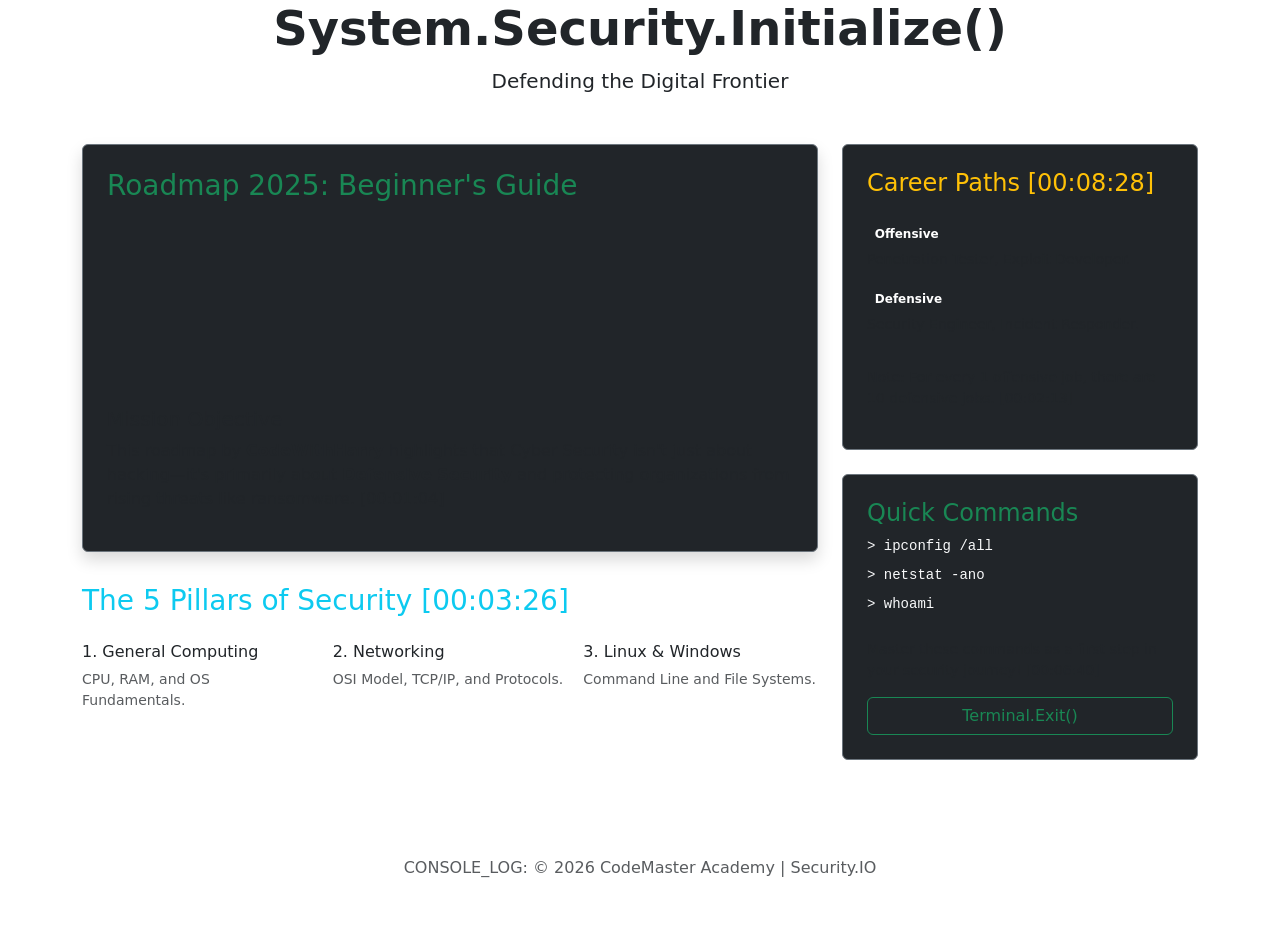
==== cyber-security.html @ 7ef5f51a "update" ====
<!DOCTYPE html>
<html lang="en">
<head>
    <meta charset="UTF-8">
    <meta name="viewport" content="width=device-width, initial-scale=1.0">
    <title>Cyber Security | CodeMaster Academy</title>
    <link href="https://cdn.jsdelivr.net/npm/bootstrap@5.3.0/dist/css/bootstrap.min.css" rel="stylesheet">
    
</head>
<body>

    <header class="cyber-header text-center">
        <h1 class="display-5 fw-bold">System.Security.Initialize()</h1>
        <p class="lead">Defending the Digital Frontier</p>
    </header>

    <div class="container my-5">
        <div class="row">
            <div class="col-lg-8">
                <div class="card bg-dark border-secondary shadow mb-4">
                    <div class="card-body p-4">
                        <h2 class="h3 mb-4 text-success">Roadmap 2025: Beginner's Guide</h2>
                        <div class="video-container">
                            <iframe src="https://www.youtube.com/embed/BLRFduFGrfI" 
                                    title="Cyber Security Roadmap" 
                                    frameborder="0" 
                                    allowfullscreen>
                            </iframe>
                        </div>
                        <div class="mt-4">
                            <h5>Mission Objective</h5>
                            <p>This roadmap by <strong>CodeWithHarry</strong> highlights that Cyber Security isn't just about hacking—it's primarily about <strong>Defensive Security</strong> and protecting organizations from rising threats like ransomware. [00:01:04]</p>
                        </div>
                    </div>
                </div>

                <div class="row g-3">
                    <h3 class="text-info mt-4">The 5 Pillars of Security [00:03:26]</h3>
                    <div class="col-md-4">
                        <div class="pillar-card h-100">
                            <h6>1. General Computing</h6>
                            <p class="small text-muted">CPU, RAM, and OS Fundamentals.</p>
                        </div>
                    </div>
                    <div class="col-md-4">
                        <div class="pillar-card h-100">
                            <h6>2. Networking</h6>
                            <p class="small text-muted">OSI Model, TCP/IP, and Protocols.</p>
                        </div>
                    </div>
                    <div class="col-md-4">
                        <div class="pillar-card h-100">
                            <h6>3. Linux & Windows</h6>
                            <p class="small text-muted">Command Line and File Systems.</p>
                        </div>
                    </div>
                </div>
            </div>

            <div class="col-lg-4">
                <div class="card bg-dark border-secondary p-4 mb-4">
                    <h4 class="text-warning">Career Paths [00:08:28]</h4>
                    <ul class="list-unstyled mt-3">
                        <li class="mb-3">
                            <span class="badge badge-offensive">Offensive</span>
                            <p class="small mt-1">Penetration Tester, Exploit Developer.</p>
                        </li>
                        <li class="mb-3">
                            <span class="badge badge-defensive">Defensive</span>
                            <p class="small mt-1">Security Engineer, Incident Responder.</p>
                        </li>
                    </ul>
                    <p class="small text-muted italic">Note: For every 1 offensive job, there are 10 defensive jobs. [00:02:13]</p>
                </div>

                <div class="card bg-dark border-secondary p-4">
                    <h4 class="text-success">Quick Commands</h4>
                    <code class="d-block mb-2 text-light">> ipconfig /all</code>
                    <code class="d-block mb-2 text-light">> netstat -ano</code>
                    <code class="d-block mb-4 text-light">> whoami</code>
                    <p class="small text-muted">Master these commands as a first step in your security journey! [00:06:40]</p>
                    <div class="d-grid">
                        <button class="btn btn-outline-success" onclick="window.close()">Terminal.Exit()</button>
                    </div>
                </div>
            </div>
        </div>
    </div>
    
    
    <footer class="text-center py-5 text-muted">
        <p>CONSOLE_LOG: © 2026 CodeMaster Academy | Security.IO</p>
    </footer>

</body>
</html>
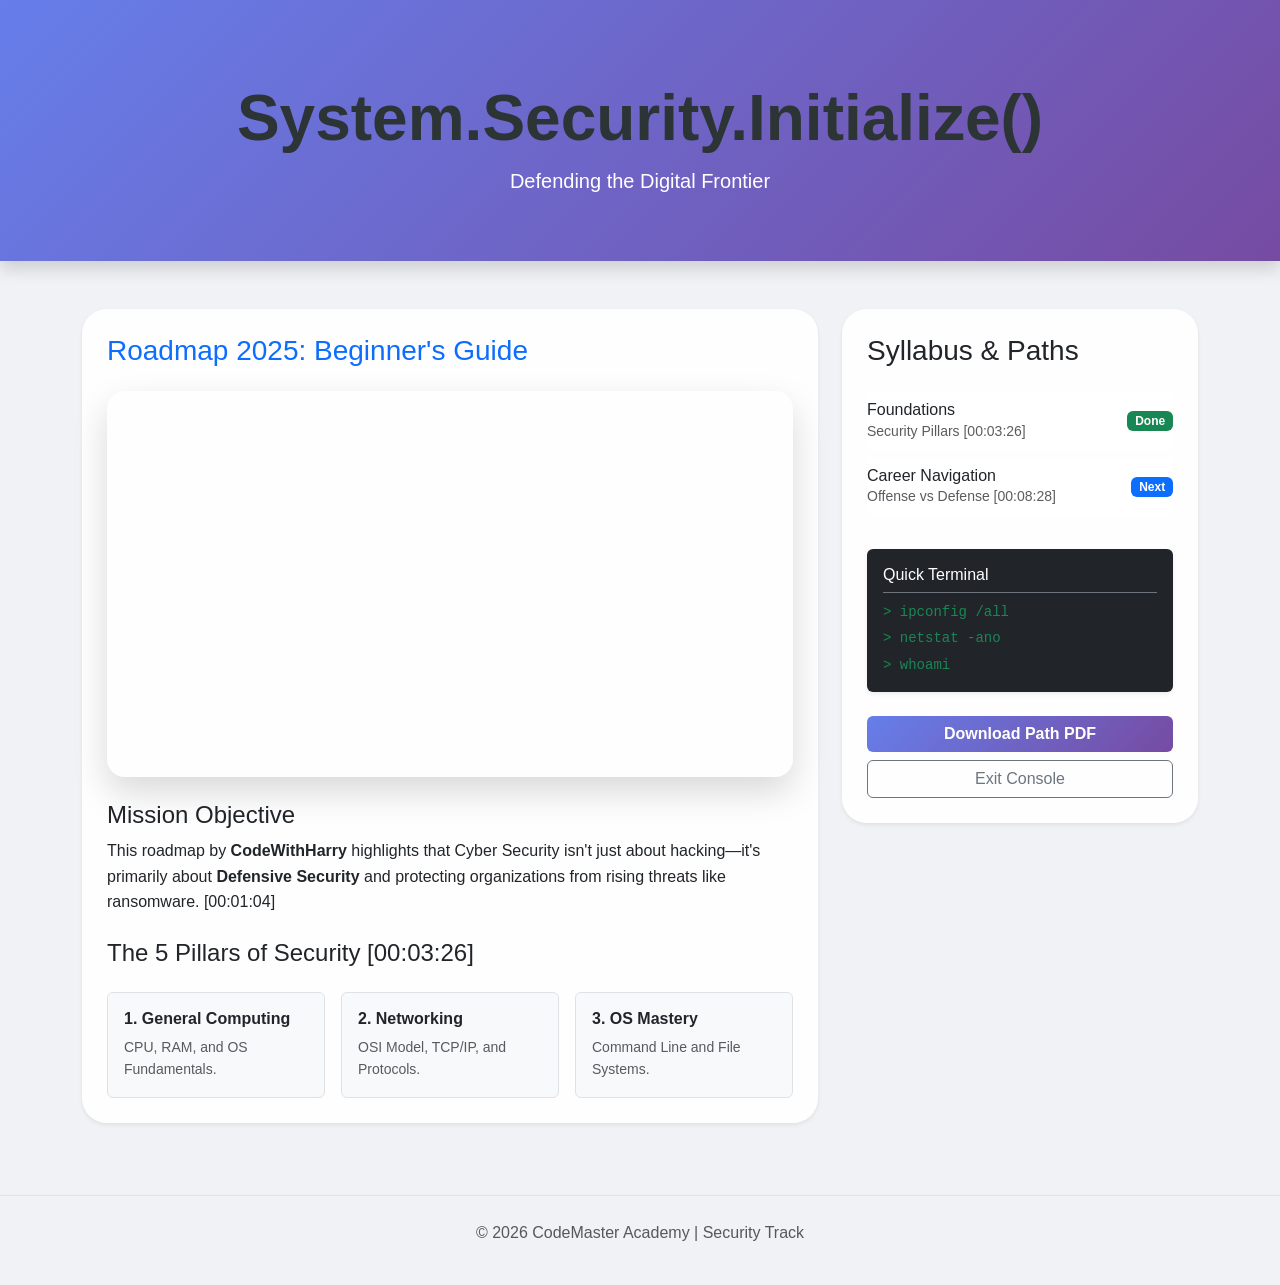
==== commit 237a9ef7: "upgrade" ====
--- a/cyber-security.html
+++ b/cyber-security.html
@@ -5,91 +5,97 @@
     <meta name="viewport" content="width=device-width, initial-scale=1.0">
     <title>Cyber Security | CodeMaster Academy</title>
     <link href="https://cdn.jsdelivr.net/npm/bootstrap@5.3.0/dist/css/bootstrap.min.css" rel="stylesheet">
-    
+    <link rel="stylesheet" href="style.css">
 </head>
 <body>
 
-    <header class="cyber-header text-center">
-        <h1 class="display-5 fw-bold">System.Security.Initialize()</h1>
+    <div class="cyber-header text-center shadow py-5 text-white" style="background: var(--primary-gradient);">
+        <h1 class="display-3 fw-bold">System.Security.Initialize()</h1>
         <p class="lead">Defending the Digital Frontier</p>
-    </header>
+    </div>
 
     <div class="container my-5">
         <div class="row">
             <div class="col-lg-8">
-                <div class="card bg-dark border-secondary shadow mb-4">
-                    <div class="card-body p-4">
-                        <h2 class="h3 mb-4 text-success">Roadmap 2025: Beginner's Guide</h2>
-                        <div class="video-container">
-                            <iframe src="https://www.youtube.com/embed/BLRFduFGrfI" 
-                                    title="Cyber Security Roadmap" 
-                                    frameborder="0" 
-                                    allowfullscreen>
-                            </iframe>
-                        </div>
-                        <div class="mt-4">
-                            <h5>Mission Objective</h5>
-                            <p>This roadmap by <strong>CodeWithHarry</strong> highlights that Cyber Security isn't just about hacking—it's primarily about <strong>Defensive Security</strong> and protecting organizations from rising threats like ransomware. [00:01:04]</p>
-                        </div>
+                <div class="card border-0 shadow-sm p-4 mb-4">
+                    <h2 class="h3 mb-4 text-primary">Roadmap 2025: Beginner's Guide</h2>
+                    <div class="video-container" style="position: relative; padding-bottom: 56.25%; height: 0; overflow: hidden;">
+                        <iframe src="https://www.youtube.com/embed/BLRFduFGrfI" 
+                                title="Cyber Security Roadmap" 
+                                style="position: absolute; top: 0; left: 0; width: 100%; height: 100%; border-radius: 15px;"
+                                frameborder="0" 
+                                allowfullscreen>
+                        </iframe>
                     </div>
-                </div>
-
-                <div class="row g-3">
-                    <h3 class="text-info mt-4">The 5 Pillars of Security [00:03:26]</h3>
-                    <div class="col-md-4">
-                        <div class="pillar-card h-100">
-                            <h6>1. General Computing</h6>
-                            <p class="small text-muted">CPU, RAM, and OS Fundamentals.</p>
-                        </div>
-                    </div>
-                    <div class="col-md-4">
-                        <div class="pillar-card h-100">
-                            <h6>2. Networking</h6>
-                            <p class="small text-muted">OSI Model, TCP/IP, and Protocols.</p>
-                        </div>
-                    </div>
-                    <div class="col-md-4">
-                        <div class="pillar-card h-100">
-                            <h6>3. Linux & Windows</h6>
-                            <p class="small text-muted">Command Line and File Systems.</p>
+                    
+                    <div class="mt-4">
+                        <h4>Mission Objective</h4>
+                        <p>This roadmap by <strong>CodeWithHarry</strong> highlights that Cyber Security isn't just about hacking—it's primarily about <strong>Defensive Security</strong> and protecting organizations from rising threats like ransomware. [00:01:04]</p>
+                        
+                        <h4 class="mt-4">The 5 Pillars of Security [00:03:26]</h4>
+                        <div class="row g-3 mt-1">
+                            <div class="col-md-4">
+                                <div class="p-3 border rounded h-100 bg-light">
+                                    <h6 class="fw-bold">1. General Computing</h6>
+                                    <p class="small text-muted mb-0">CPU, RAM, and OS Fundamentals.</p>
+                                </div>
+                            </div>
+                            <div class="col-md-4">
+                                <div class="p-3 border rounded h-100 bg-light">
+                                    <h6 class="fw-bold">2. Networking</h6>
+                                    <p class="small text-muted mb-0">OSI Model, TCP/IP, and Protocols.</p>
+                                </div>
+                            </div>
+                            <div class="col-md-4">
+                                <div class="p-3 border rounded h-100 bg-light">
+                                    <h6 class="fw-bold">3. OS Mastery</h6>
+                                    <p class="small text-muted mb-0">Command Line and File Systems.</p>
+                                </div>
+                            </div>
                         </div>
                     </div>
                 </div>
             </div>
 
             <div class="col-lg-4">
-                <div class="card bg-dark border-secondary p-4 mb-4">
-                    <h4 class="text-warning">Career Paths [00:08:28]</h4>
-                    <ul class="list-unstyled mt-3">
-                        <li class="mb-3">
-                            <span class="badge badge-offensive">Offensive</span>
-                            <p class="small mt-1">Penetration Tester, Exploit Developer.</p>
-                        </li>
-                        <li class="mb-3">
-                            <span class="badge badge-defensive">Defensive</span>
-                            <p class="small mt-1">Security Engineer, Incident Responder.</p>
-                        </li>
-                    </ul>
-                    <p class="small text-muted italic">Note: For every 1 offensive job, there are 10 defensive jobs. [00:02:13]</p>
-                </div>
+                <div class="card border-0 shadow-sm p-4 mb-4 sticky-top" style="top: 20px;">
+                    <h3 class="mb-4">Syllabus & Paths</h3>
+                    
+                    <div class="list-group list-group-flush">
+                        <div class="list-group-item d-flex justify-content-between align-items-center border-0 px-0 mb-2">
+                            <div>
+                                <h6 class="mb-0">Foundations</h6>
+                                <p class="small text-muted mb-0">Security Pillars [00:03:26]</p>
+                            </div>
+                            <span class="badge bg-success">Done</span>
+                        </div>
+                        <div class="list-group-item d-flex justify-content-between align-items-center border-0 px-0 mb-2">
+                            <div>
+                                <h6 class="mb-0">Career Navigation</h6>
+                                <p class="small text-muted mb-0">Offense vs Defense [00:08:28]</p>
+                            </div>
+                            <span class="badge bg-primary">Next</span>
+                        </div>
+                    </div>
 
-                <div class="card bg-dark border-secondary p-4">
-                    <h4 class="text-success">Quick Commands</h4>
-                    <code class="d-block mb-2 text-light">> ipconfig /all</code>
-                    <code class="d-block mb-2 text-light">> netstat -ano</code>
-                    <code class="d-block mb-4 text-light">> whoami</code>
-                    <p class="small text-muted">Master these commands as a first step in your security journey! [00:06:40]</p>
-                    <div class="d-grid">
-                        <button class="btn btn-outline-success" onclick="window.close()">Terminal.Exit()</button>
+                    <div class="mt-4 p-3 bg-dark text-success rounded shadow-sm">
+                        <h6 class="text-white border-bottom border-secondary pb-2">Quick Terminal</h6>
+                        <code class="d-block mb-1 text-success">> ipconfig /all</code>
+                        <code class="d-block mb-1 text-success">> netstat -ano</code>
+                        <code class="d-block text-success">> whoami</code>
+                    </div>
+
+                    <div class="d-grid gap-2 mt-4">
+                        <button class="btn btn-primary fw-bold">Download Path PDF</button>
+                        <button class="btn btn-outline-secondary" onclick="window.close()">Exit Console</button>
                     </div>
                 </div>
             </div>
         </div>
     </div>
-    
-    
-    <footer class="text-center py-5 text-muted">
-        <p>CONSOLE_LOG: © 2026 CodeMaster Academy | Security.IO</p>
+
+    <footer class="text-center py-4 text-muted border-top">
+        <p>© 2026 CodeMaster Academy | Security Track</p>
     </footer>
 
 </body>
--- a/style.css
+++ b/style.css
@@ -0,0 +1,229 @@
+/* Custom Properties for easy theme management */
+:root {
+    --primary-gradient: linear-gradient(135deg, #667eea 0%, #764ba2 100%);
+    --bg-color: #f0f2f5;
+    --card-bg: rgba(255, 255, 255, 0.9);
+    --text-main: #2d3436;
+    --accent-color: #6c5ce7;
+}
+
+body {
+    background-color: var(--bg-color);
+    font-family: 'Inter', -apple-system, sans-serif;
+    color: var(--text-main);
+    line-height: 1.6;
+}
+
+/* Glassy Navbar */
+.navbar {
+    background: var(--primary-gradient) !important;
+    box-shadow: 0 4px 12px rgba(0,0,0,0.1);
+    padding: 0.8rem 2rem;
+}
+
+.navbar-brand {
+    font-weight: 800;
+    letter-spacing: -0.5px;
+    text-transform: uppercase;
+}
+
+/* Dashboard Header */
+h1 {
+    font-weight: 800;
+    color: #2d3436;
+    margin-top: 2rem;
+}
+
+.section-title {
+    font-size: 1.5rem;
+    font-weight: 700;
+    margin: 2rem 0 1.5rem;
+    position: relative;
+    display: inline-block;
+}
+
+.section-title::after {
+    content: '';
+    position: absolute;
+    bottom: -5px;
+    left: 0;
+    width: 40px;
+    height: 4px;
+    background: var(--accent-color);
+    border-radius: 2px;
+}
+
+/* Modern Course Grid */
+.course-container {
+    display: grid;
+    grid-template-columns: repeat(auto-fill, minmax(280px, 1fr));
+    gap: 2rem;
+    padding: 1rem 0;
+}
+
+.course-link {
+    text-decoration: none;
+    transition: all 0.4s cubic-bezier(0.175, 0.885, 0.32, 1.275);
+}
+
+.course-link:hover {
+    transform: translateY(-10px);
+}
+
+/* Glassy Card Style */
+.course-card {
+    background: var(--card-bg);
+    border: 1px solid rgba(255, 255, 255, 0.3);
+    border-radius: 20px;
+    padding: 1.5rem;
+    height: 100%;
+    box-shadow: 0 10px 30px rgba(0,0,0,0.05);
+    backdrop-filter: blur(10px);
+    text-align: center;
+}
+
+.course-card img {
+    width: 70px;
+    height: 70px;
+    border-radius: 15px;
+    margin-bottom: 1.2rem;
+    object-fit: cover;
+    box-shadow: 0 5px 15px rgba(108, 92, 231, 0.2);
+}
+
+.course-card h3 {
+    font-size: 1.2rem;
+    font-weight: 700;
+    color: #2d3436;
+    margin-bottom: 0.5rem;
+}
+
+.course-card p {
+    font-size: 0.9rem;
+    color: #636e72;
+    margin-bottom: 1.5rem;
+}
+
+/* Custom Progress Bars */
+progress {
+    width: 100%;
+    height: 8px;
+    border-radius: 10px;
+    appearance: none;
+}
+/* DSA Course Header */
+.dsa-header {
+    background: var(--primary-gradient);
+    color: white;
+    padding: 4rem 1.5rem;
+    border-radius: 0 0 40px 40px;
+    margin-bottom: 2rem;
+}
+
+/* Fix: Prevent Course Images from shrinking */
+.course-card img {
+    width: 100%; /* Ensures the image fills the card width */
+    height: 180px; /* Maintains a consistent height */
+    object-fit: cover; /* Prevents stretching while staying full-size */
+    border-radius: 15px;
+    margin-bottom: 1.2rem;
+    flex-shrink: 0; /* Forces the browser not to minimize the image */
+}
+
+/* Glassmorphism for DSA Cards */
+.card.border-0.shadow-sm {
+    background: var(--card-bg);
+    backdrop-filter: blur(12px);
+    border: 1px solid rgba(255, 255, 255, 0.4) !important;
+    border-radius: 25px;
+}
+
+/* Video Container for DSA */
+.video-container {
+    position: relative;
+    padding-bottom: 56.25%;
+    height: 0;
+    overflow: hidden;
+    border-radius: 18px;
+    box-shadow: 0 15px 35px rgba(0, 0, 0, 0.15);
+}
+
+.video-container iframe {
+    position: absolute;
+    top: 0;
+    left: 0;
+    width: 100%;
+    height: 100%;
+}
+
+/* Takeaway Box Styling */
+.bg-light.border-start.border-4.border-primary {
+    background: rgba(102, 126, 234, 0.1) !important;
+    border-left-color: var(--accent-color) !important;
+    border-radius: 8px;
+    color: var(--text-main);
+}
+/* Enhanced Hover Effect for Course Cards */
+.course-link:hover .course-card {
+    border-color: var(--accent-color) !important; /* Changes border to your purple accent */
+    box-shadow: 0 15px 35px rgba(108, 92, 231, 0.2); /* Adds a soft glow */
+    background: rgba(255, 255, 255, 1); /* Makes it slightly more opaque on hover */
+    transform: translateY(-5px);
+    transition: all 0.3s ease;
+}
+
+/* Optional: Add a subtle border to the cards by default so the change is visible */
+.course-card {
+    border: 2px solid transparent; /* Keeps layout stable when border appears */
+    transition: all 0.3s ease;
+}
+/* Custom styling for the search button */
+.btn-outline-success {
+    color: var(--accent-color); /* Uses your purple/blue accent */
+    border-color: var(--accent-color);
+}
+
+.btn-outline-success:hover {
+    background-color: var(--accent-color);
+    border-color: var(--accent-color);
+    color: white;
+}
+/* Home Hero Section */
+.home-hero {
+    min-height: 80vh;
+    background: linear-gradient(rgba(0, 0, 0, 0.6), rgba(0, 0, 0, 0.6)), 
+                url('https://images.unsplash.com/photo-1517694712202-14dd9538aa97?auto=format&fit=crop&w=1920&q=80');
+    background-size: cover;
+    background-position: center;
+    border-radius: 0 0 50px 50px;
+    margin-top: -76px; /* Pulls hero under the transparent navbar */
+}
+
+/* Home Button Styling */
+.btn-primary {
+    background: var(--primary-gradient);
+    border: none;
+    font-weight: 600;
+    transition: transform 0.3s ease;
+}
+
+.btn-primary:hover {
+    transform: scale(1.05);
+    box-shadow: 0 10px 20px rgba(102, 126, 234, 0.3);
+}
+
+/* Feature Icon Animation */
+.course-card:hover .fs-1 {
+    animation: bounce 0.5s ease infinite alternate;
+}
+
+@keyframes bounce {
+    from { transform: translateY(0); }
+    to { transform: translateY(-10px); }
+}
+
+/* Adjusting Nav for Home */
+.navbar-dark .nav-link {
+    font-weight: 500;
+    color: rgba(255, 255, 255, 0.8) !important;
+}
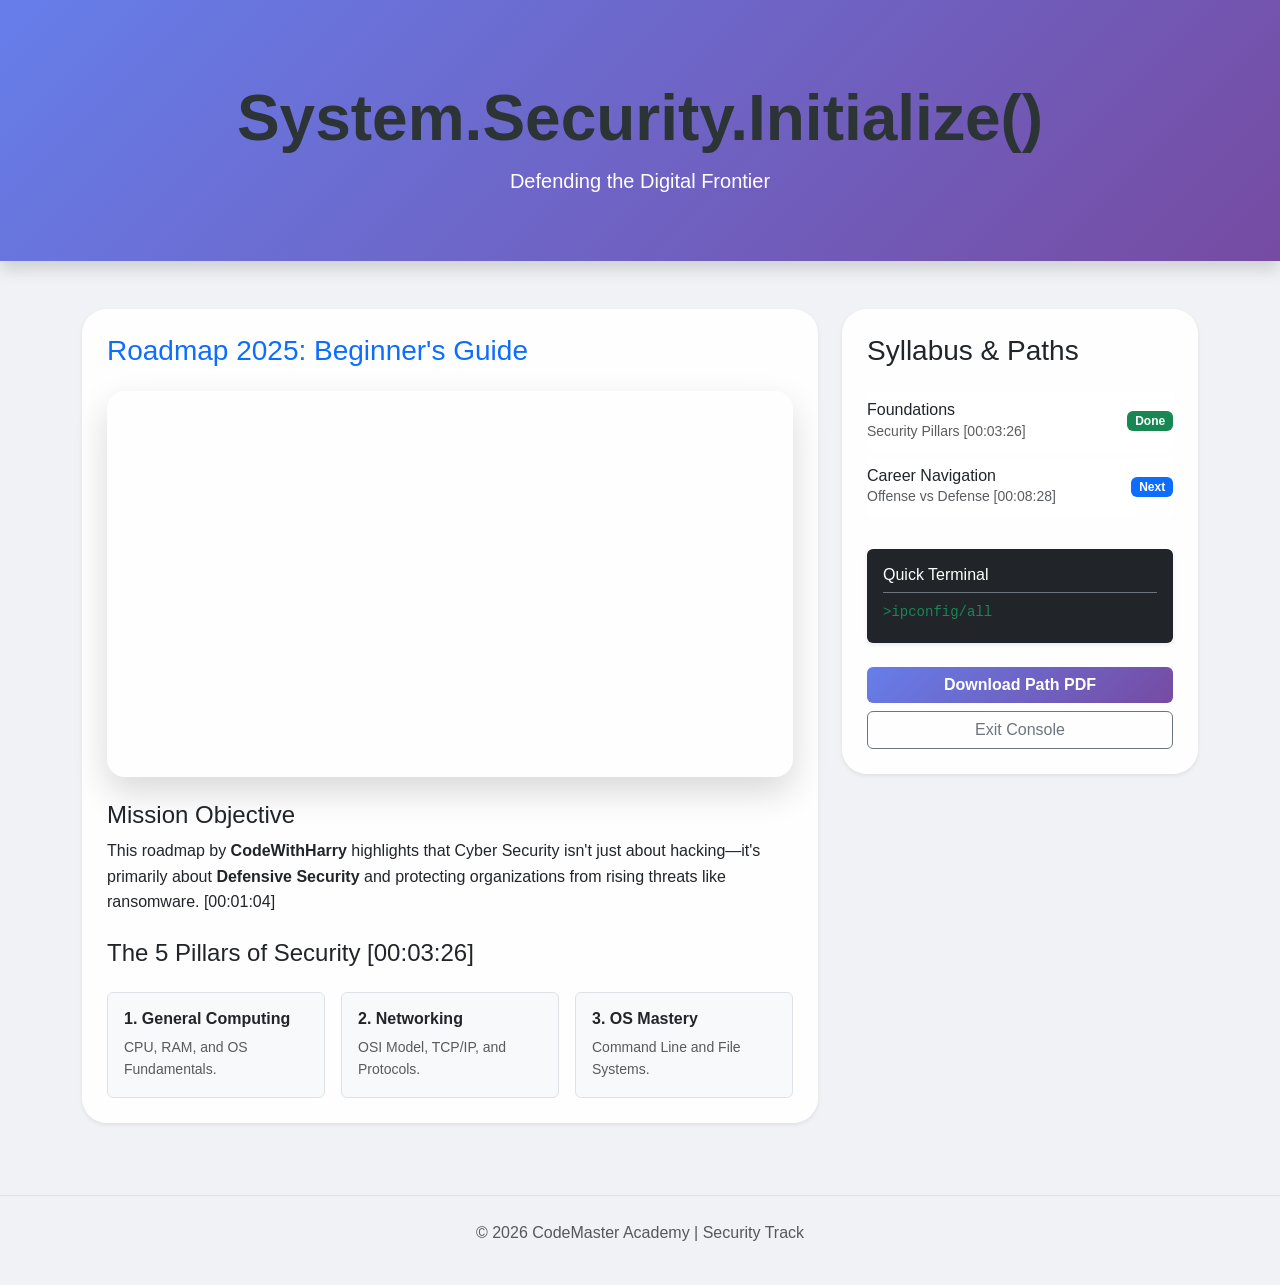
==== commit 473ca4f6: "Complete" ====
--- a/cyber-security.html
+++ b/cyber-security.html
@@ -1,5 +1,6 @@
 <!DOCTYPE html>
 <html lang="en">
+
 <head>
     <meta charset="UTF-8">
     <meta name="viewport" content="width=device-width, initial-scale=1.0">
@@ -7,6 +8,7 @@
     <link href="https://cdn.jsdelivr.net/npm/bootstrap@5.3.0/dist/css/bootstrap.min.css" rel="stylesheet">
     <link rel="stylesheet" href="style.css">
 </head>
+
 <body>
 
     <div class="cyber-header text-center shadow py-5 text-white" style="background: var(--primary-gradient);">
@@ -19,19 +21,20 @@
             <div class="col-lg-8">
                 <div class="card border-0 shadow-sm p-4 mb-4">
                     <h2 class="h3 mb-4 text-primary">Roadmap 2025: Beginner's Guide</h2>
-                    <div class="video-container" style="position: relative; padding-bottom: 56.25%; height: 0; overflow: hidden;">
-                        <iframe src="https://www.youtube.com/embed/BLRFduFGrfI" 
-                                title="Cyber Security Roadmap" 
-                                style="position: absolute; top: 0; left: 0; width: 100%; height: 100%; border-radius: 15px;"
-                                frameborder="0" 
-                                allowfullscreen>
+                    <div class="video-container"
+                        style="position: relative; padding-bottom: 56.25%; height: 0; overflow: hidden;">
+                        <iframe src="https://www.youtube.com/embed/BLRFduFGrfI" title="Cyber Security Roadmap"
+                            style="position: absolute; top: 0; left: 0; width: 100%; height: 100%; border-radius: 15px;"
+                            frameborder="0" allowfullscreen>
                         </iframe>
                     </div>
-                    
+
                     <div class="mt-4">
                         <h4>Mission Objective</h4>
-                        <p>This roadmap by <strong>CodeWithHarry</strong> highlights that Cyber Security isn't just about hacking—it's primarily about <strong>Defensive Security</strong> and protecting organizations from rising threats like ransomware. [00:01:04]</p>
-                        
+                        <p>This roadmap by <strong>CodeWithHarry</strong> highlights that Cyber Security isn't just
+                            about hacking—it's primarily about <strong>Defensive Security</strong> and protecting
+                            organizations from rising threats like ransomware. [00:01:04]</p>
+
                         <h4 class="mt-4">The 5 Pillars of Security [00:03:26]</h4>
                         <div class="row g-3 mt-1">
                             <div class="col-md-4">
@@ -60,16 +63,18 @@
             <div class="col-lg-4">
                 <div class="card border-0 shadow-sm p-4 mb-4 sticky-top" style="top: 20px;">
                     <h3 class="mb-4">Syllabus & Paths</h3>
-                    
+
                     <div class="list-group list-group-flush">
-                        <div class="list-group-item d-flex justify-content-between align-items-center border-0 px-0 mb-2">
+                        <div
+                            class="list-group-item d-flex justify-content-between align-items-center border-0 px-0 mb-2">
                             <div>
                                 <h6 class="mb-0">Foundations</h6>
                                 <p class="small text-muted mb-0">Security Pillars [00:03:26]</p>
                             </div>
                             <span class="badge bg-success">Done</span>
                         </div>
-                        <div class="list-group-item d-flex justify-content-between align-items-center border-0 px-0 mb-2">
+                        <div
+                            class="list-group-item d-flex justify-content-between align-items-center border-0 px-0 mb-2">
                             <div>
                                 <h6 class="mb-0">Career Navigation</h6>
                                 <p class="small text-muted mb-0">Offense vs Defense [00:08:28]</p>
@@ -97,6 +102,7 @@
     <footer class="text-center py-4 text-muted border-top">
         <p>© 2026 CodeMaster Academy | Security Track</p>
     </footer>
+<script src="script.js"></script>
+</body>
 
-</body>
 </html>
